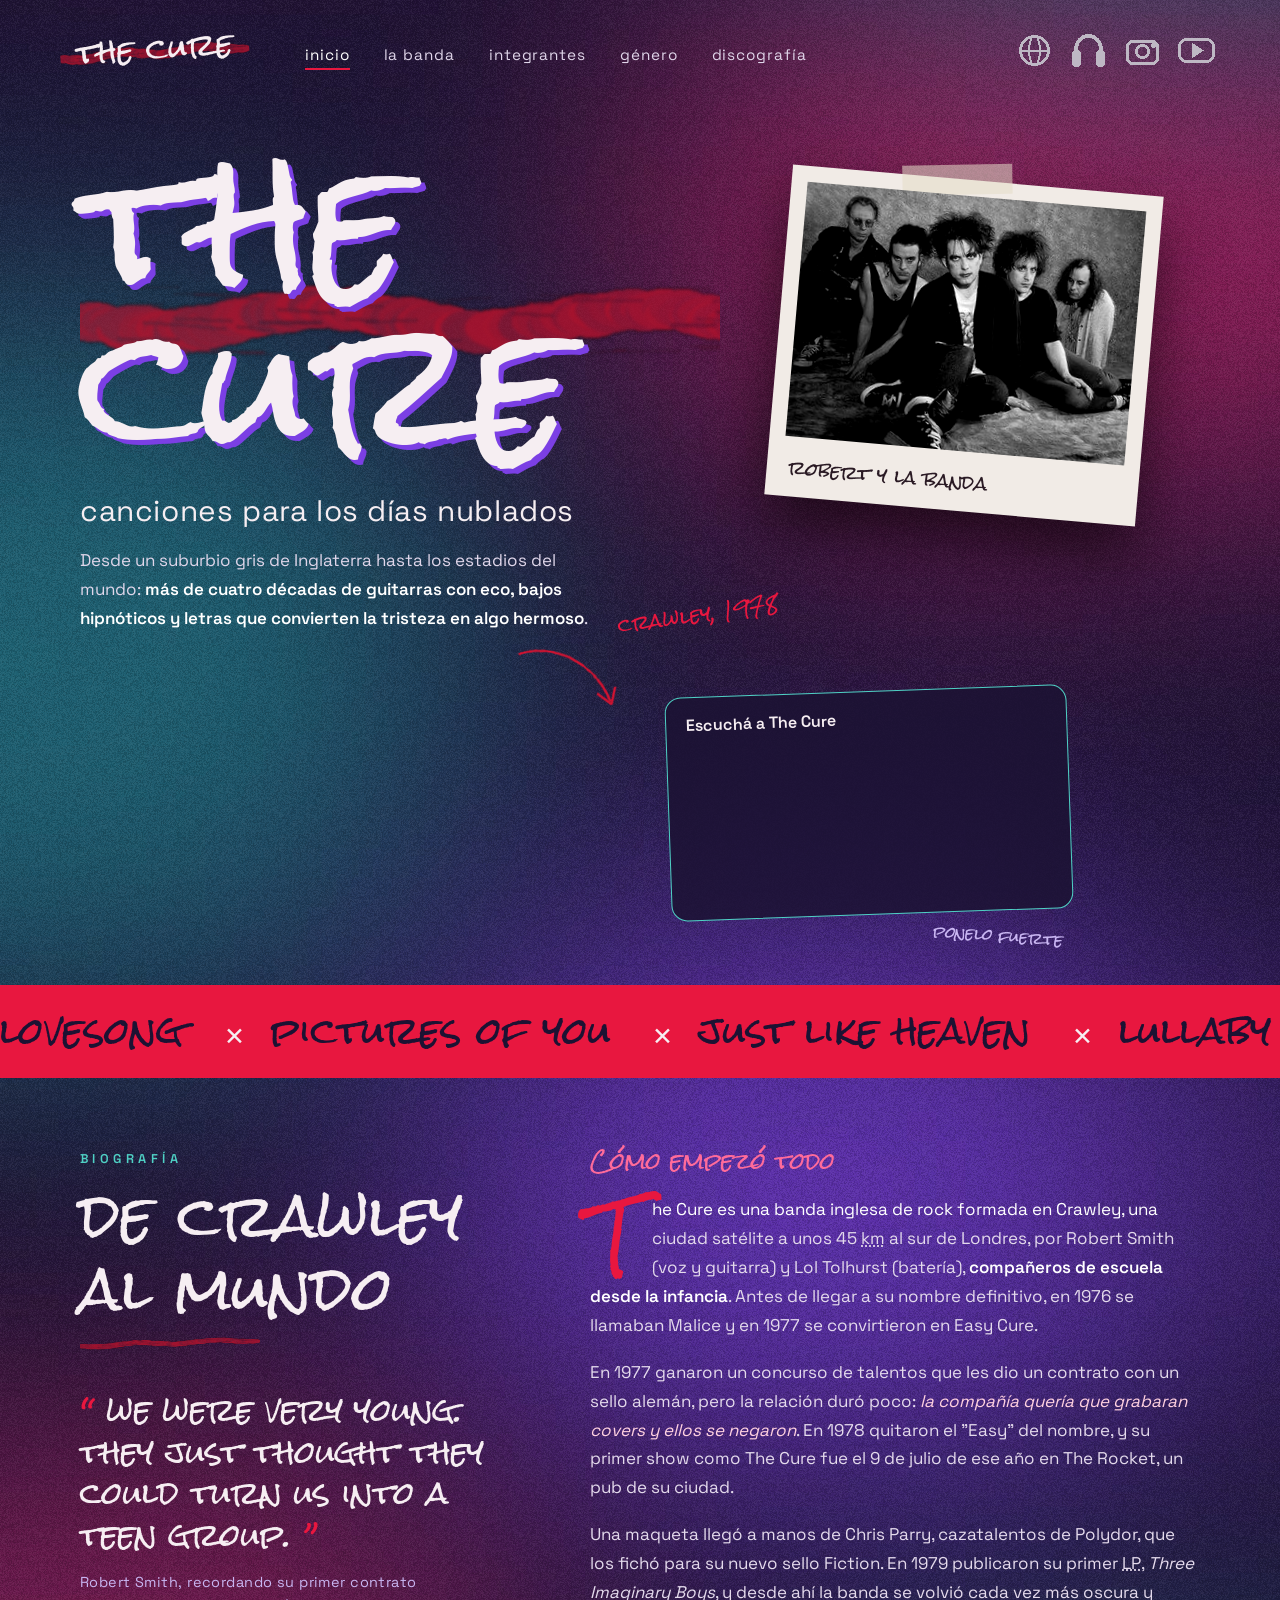
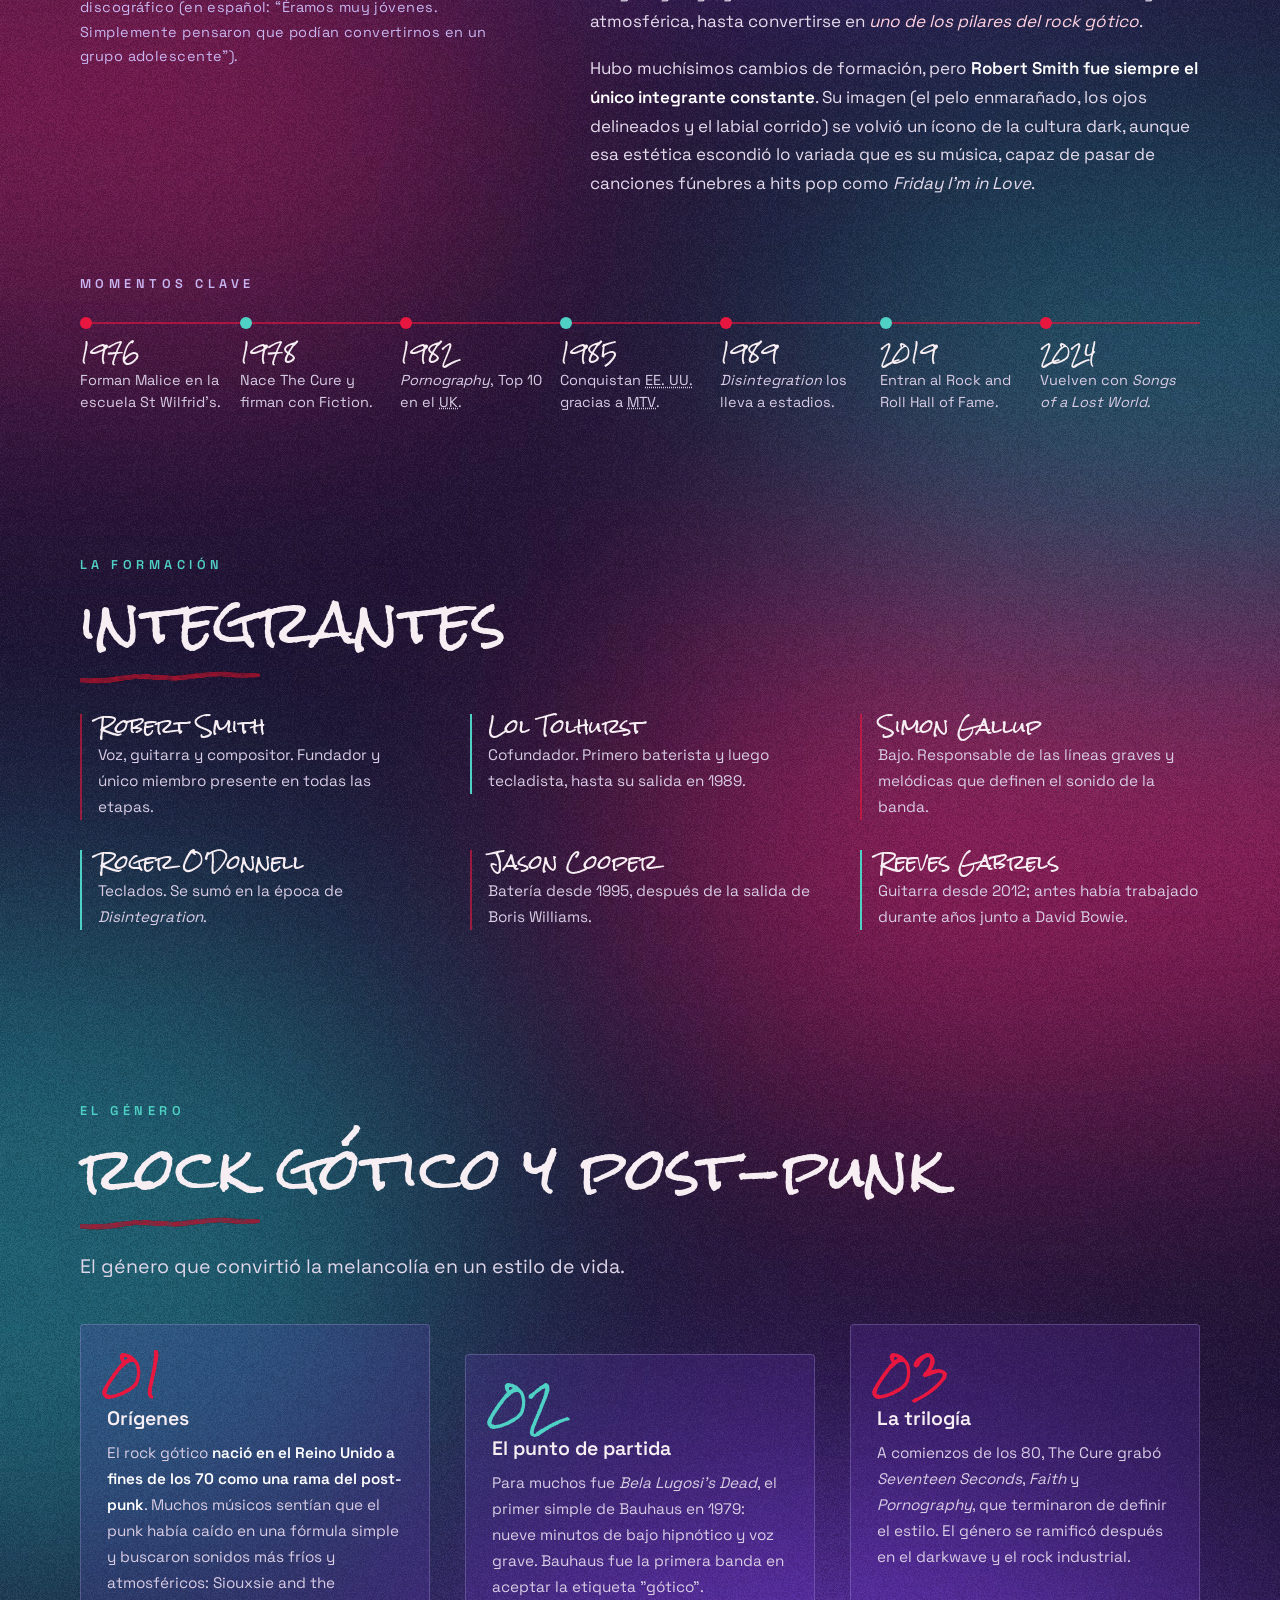
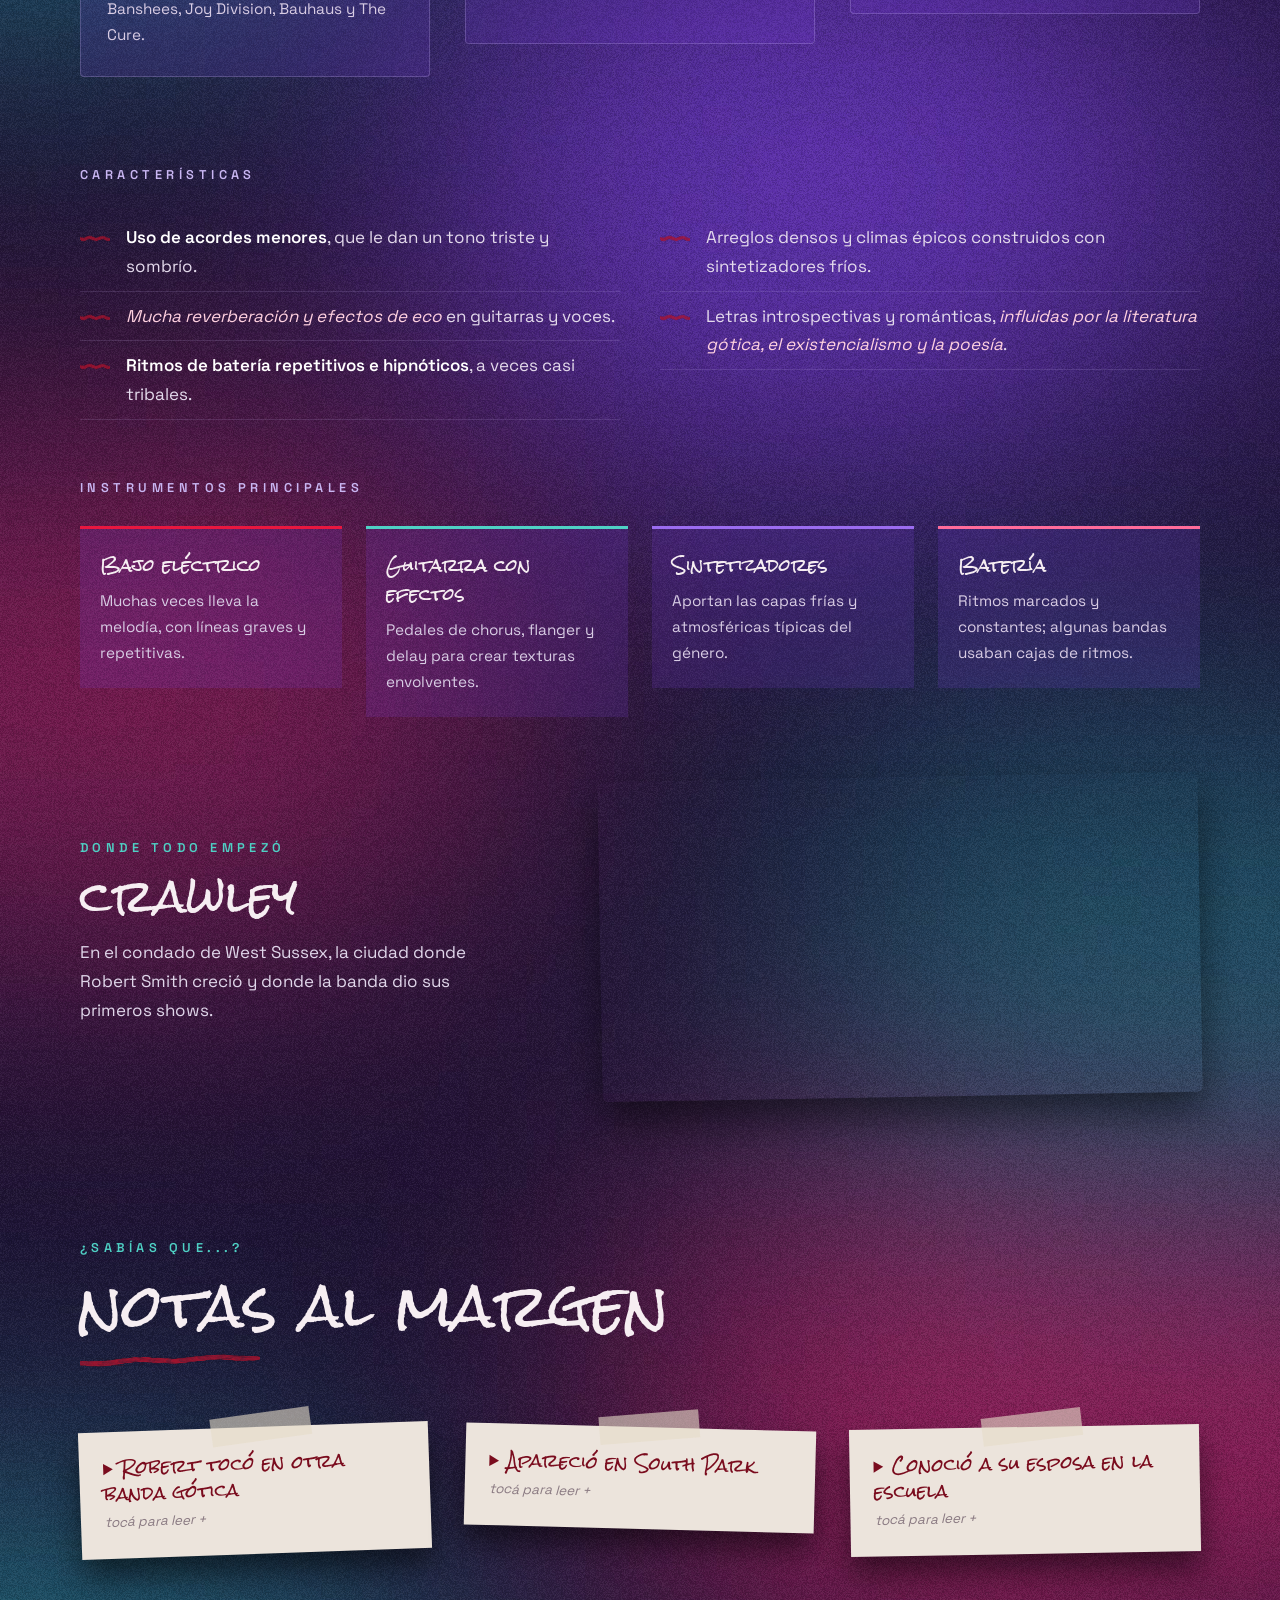
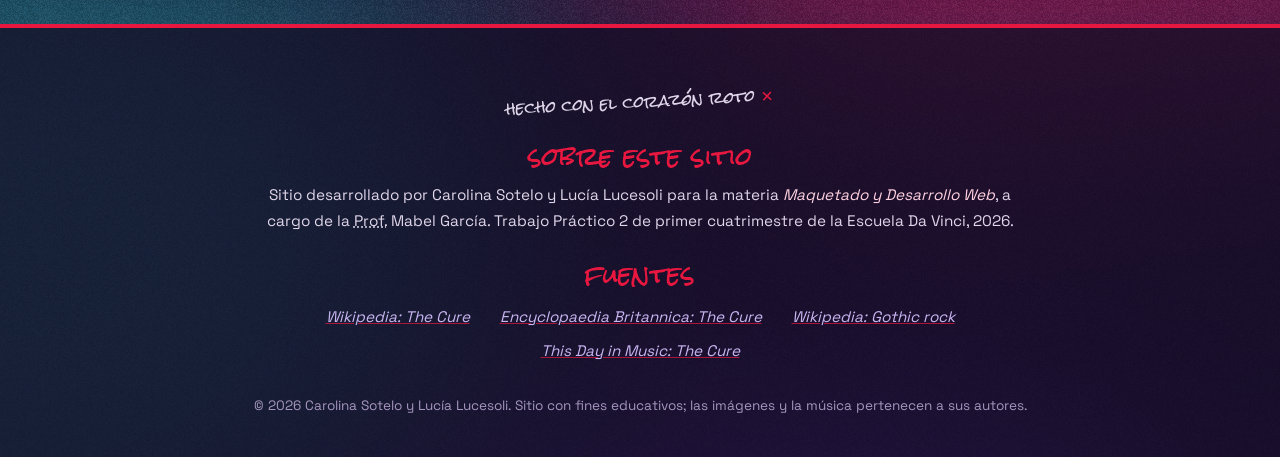
==== index.html @ 4f427c4a "Add files via upload" ====
<!DOCTYPE html>
<html lang="es">
<head>
	<meta charset="UTF-8">
	<meta name="viewport" content="width=device-width, initial-scale=1.0">
	<title>The Cure | Biografía y rock gótico</title>
	<link rel="stylesheet" href="css/estilos.css">
</head>
<body>
	<header id="encabezado">
		<h1><a href="index.html" lang="en">The Cure</a></h1>
		<nav>
			<ul>
				<li><a href="#portada" class="activo">Inicio</a></li>
				<li><a href="#biografia">La banda</a></li>
				<li><a href="#integrantes">Integrantes</a></li>
				<li><a href="#genero">Género</a></li>
				<li><a href="discografia.html">Discografía</a></li>
			</ul>
		</nav>
		<ul class="redes">
			<li><a href="https://www.thecure.com/" target="_blank" title="Sitio oficial de The Cure">Sitio oficial</a></li>
			<li><a href="https://open.spotify.com/artist/7bu3H8JO7d0UbMoVzbo70s" target="_blank" title="The Cure en Spotify">Spotify</a></li>
			<li><a href="https://www.instagram.com/thecure/" target="_blank" title="The Cure en Instagram">Instagram</a></li>
			<li><a href="https://www.youtube.com/@thecure" target="_blank" title="The Cure en YouTube">YouTube</a></li>
		</ul>
	</header>

	<main>
		<section id="portada">
			<div class="presentacion">
				<p class="nombre" lang="en"><span>The</span> <span>Cure</span></p>
				<h2>Canciones para los días nublados</h2>
				<p>Desde un suburbio gris de Inglaterra hasta los estadios del mundo: <strong>más de cuatro décadas de guitarras con eco, bajos hipnóticos y letras que convierten la tristeza en algo hermoso</strong>.</p>
			</div>
			<figure class="polaroid">
				<img src="img/banda-the-cure.jpg" width="340" height="255" alt="Cinco integrantes de The Cure sentados sobre una tela, con Robert Smith al frente, el pelo enmarañado y los labios pintados de rojo">
				<figcaption>Robert y la banda</figcaption>
			</figure>
			<aside class="escuchar">
				<h3>Escuchá a <span lang="en">The Cure</span></h3>
				<iframe src="https://open.spotify.com/embed/artist/7bu3H8JO7d0UbMoVzbo70s" width="360" height="152" title="Reproductor de Spotify con las canciones más escuchadas de The Cure" allow="autoplay; clipboard-write; encrypted-media; fullscreen; picture-in-picture"></iframe>
			</aside>
		</section>

		<p class="franja"><span lang="en">Lovesong</span> <span lang="en">Pictures of You</span> <span lang="en">Just Like Heaven</span> <span lang="en">Lullaby</span> <span lang="en">A Forest</span> <span lang="en">Boys Don't Cry</span> <span lang="en">Lovesong</span> <span lang="en">Pictures of You</span></p>

		<section id="biografia">
			<div class="intro">
				<p class="antetitulo">Biografía</p>
				<h2>De Crawley al mundo</h2>
				<blockquote cite="https://en.wikipedia.org/wiki/The_Cure">
					<p lang="en">We were very young. They just thought they could turn us into a teen group.</p>
				</blockquote>
				<p class="cita-fuente">Robert Smith, recordando su primer contrato discográfico (en español: <q>Éramos muy jóvenes. Simplemente pensaron que podían convertirnos en un grupo adolescente</q>).</p>
			</div>
			<article>
				<h3>Cómo empezó todo</h3>
				<p><span lang="en">The Cure</span> es una banda inglesa de rock formada en Crawley, una ciudad satélite a unos 45 <abbr title="kilómetros">km</abbr> al sur de Londres, por Robert Smith (voz y guitarra) y Lol Tolhurst (batería), <strong>compañeros de escuela desde la infancia</strong>. Antes de llegar a su nombre definitivo, en 1976 se llamaban <span lang="en">Malice</span> y en 1977 se convirtieron en <span lang="en">Easy Cure</span>.</p>
				<p>En 1977 ganaron un concurso de talentos que les dio un contrato con un sello alemán, pero la relación duró poco: <em>la compañía quería que grabaran <span lang="en">covers</span> y ellos se negaron</em>. En 1978 quitaron el "<span lang="en">Easy</span>" del nombre, y su primer show como <span lang="en">The Cure</span> fue el 9 de julio de ese año en <span lang="en">The Rocket</span>, un pub de su ciudad.</p>
				<p>Una maqueta llegó a manos de Chris Parry, cazatalentos de Polydor, que los fichó para su nuevo sello <span lang="en">Fiction</span>. En 1979 publicaron su primer <abbr title="Long Play" lang="en">LP</abbr>, <cite lang="en">Three Imaginary Boys</cite>, y desde ahí la banda se volvió cada vez más oscura y atmosférica, hasta convertirse en <em>uno de los pilares del rock gótico</em>.</p>
				<p>Hubo muchísimos cambios de formación, pero <strong>Robert Smith fue siempre el único integrante constante</strong>. Su imagen (el pelo enmarañado, los ojos delineados y el labial corrido) se volvió un ícono de la cultura <span lang="en">dark</span>, aunque esa estética escondió lo variada que es su música, capaz de pasar de canciones fúnebres a hits pop como <cite lang="en">Friday I'm in Love</cite>.</p>
			</article>

			<section class="hitos">
				<h3>Momentos clave</h3>
				<ol>
					<li><span class="anio">1976</span> Forman <span lang="en">Malice</span> en la escuela St Wilfrid's.</li>
					<li><span class="anio">1978</span> Nace <span lang="en">The Cure</span> y firman con <span lang="en">Fiction</span>.</li>
					<li><span class="anio">1982</span> <cite lang="en">Pornography</cite>, Top 10 en el <abbr title="United Kingdom" lang="en">UK</abbr>.</li>
					<li><span class="anio">1985</span> Conquistan <abbr title="Estados Unidos">EE. UU.</abbr> gracias a <abbr title="Music Television" lang="en">MTV</abbr>.</li>
					<li><span class="anio">1989</span> <cite lang="en">Disintegration</cite> los lleva a estadios.</li>
					<li><span class="anio">2019</span> Entran al <span lang="en">Rock and Roll Hall of Fame</span>.</li>
					<li><span class="anio">2024</span> Vuelven con <cite lang="en">Songs of a Lost World</cite>.</li>
				</ol>
			</section>
		</section>

		<section id="integrantes">
			<p class="antetitulo">La formación</p>
			<h2>Integrantes</h2>
			<ul>
				<li>
					<h3>Robert Smith</h3>
					<p>Voz, guitarra y compositor. Fundador y único miembro presente en todas las etapas.</p>
				</li>
				<li>
					<h3>Lol Tolhurst</h3>
					<p>Cofundador. Primero baterista y luego tecladista, hasta su salida en 1989.</p>
				</li>
				<li>
					<h3>Simon Gallup</h3>
					<p>Bajo. Responsable de las líneas graves y melódicas que definen el sonido de la banda.</p>
				</li>
				<li>
					<h3>Roger O'Donnell</h3>
					<p>Teclados. Se sumó en la época de <cite lang="en">Disintegration</cite>.</p>
				</li>
				<li>
					<h3>Jason Cooper</h3>
					<p>Batería desde 1995, después de la salida de Boris Williams.</p>
				</li>
				<li>
					<h3>Reeves Gabrels</h3>
					<p>Guitarra desde 2012; antes había trabajado durante años junto a David Bowie.</p>
				</li>
			</ul>
		</section>

		<section id="genero">
			<p class="antetitulo">El género</p>
			<h2>Rock gótico y <span lang="en">post-punk</span></h2>
			<p class="bajada">El género que convirtió la melancolía en un estilo de vida.</p>

			<div class="tarjetas">
				<article>
					<h3>Orígenes</h3>
					<p>El rock gótico <strong>nació en el Reino Unido a fines de los 70 como una rama del <span lang="en">post-punk</span></strong>. Muchos músicos sentían que el punk había caído en una fórmula simple y buscaron sonidos más fríos y atmosféricos: <span lang="en">Siouxsie and the Banshees</span>, <span lang="en">Joy Division</span>, <span lang="en">Bauhaus</span> y <span lang="en">The Cure</span>.</p>
				</article>
				<article>
					<h3>El punto de partida</h3>
					<p>Para muchos fue <cite lang="en">Bela Lugosi's Dead</cite>, el primer simple de <span lang="en">Bauhaus</span> en 1979: nueve minutos de bajo hipnótico y voz grave. <span lang="en">Bauhaus</span> fue la primera banda en aceptar la etiqueta "gótico".</p>
				</article>
				<article>
					<h3>La trilogía</h3>
					<p>A comienzos de los 80, <span lang="en">The Cure</span> grabó <cite lang="en">Seventeen Seconds</cite>, <cite lang="en">Faith</cite> y <cite lang="en">Pornography</cite>, que terminaron de definir el estilo. El género se ramificó después en el <span lang="en">darkwave</span> y el rock industrial.</p>
				</article>
			</div>

			<section class="caracteristicas">
				<h3>Características</h3>
				<ul>
					<li><strong>Uso de acordes menores</strong>, que le dan un tono triste y sombrío.</li>
					<li><em>Mucha reverberación y efectos de eco</em> en guitarras y voces.</li>
					<li><strong>Ritmos de batería repetitivos e hipnóticos</strong>, a veces casi tribales.</li>
					<li>Arreglos densos y climas épicos construidos con sintetizadores fríos.</li>
					<li>Letras introspectivas y románticas, <em>influidas por la literatura gótica, el existencialismo y la poesía</em>.</li>
				</ul>
			</section>

			<section class="instrumentos">
				<h3>Instrumentos principales</h3>
				<ul>
					<li>
						<h4>Bajo eléctrico</h4>
						<p>Muchas veces lleva la melodía, con líneas graves y repetitivas.</p>
					</li>
					<li>
						<h4>Guitarra con efectos</h4>
						<p>Pedales de <span lang="en">chorus</span>, <span lang="en">flanger</span> y <span lang="en">delay</span> para crear texturas envolventes.</p>
					</li>
					<li>
						<h4>Sintetizadores</h4>
						<p>Aportan las capas frías y atmosféricas típicas del género.</p>
					</li>
					<li>
						<h4>Batería</h4>
						<p>Ritmos marcados y constantes; algunas bandas usaban cajas de ritmos.</p>
					</li>
				</ul>
			</section>

			<section id="crawley">
				<div>
					<p class="antetitulo">Donde todo empezó</p>
					<h3>Crawley</h3>
					<p>En el condado de <span lang="en">West Sussex</span>, la ciudad donde Robert Smith creció y donde la banda dio sus primeros shows.</p>
				</div>
				<iframe src="https://www.google.com/maps?q=Crawley,+West+Sussex,+England&amp;z=12&amp;output=embed" width="600" height="320" title="Mapa de Crawley, West Sussex, Inglaterra"></iframe>
			</section>
		</section>

		<aside id="curiosidades">
			<p class="antetitulo">¿Sabías que...?</p>
			<h2>Notas al margen</h2>
			<details>
				<summary>Robert tocó en otra banda gótica</summary>
				<p>A principios de los 80 fue guitarrista de <span lang="en">Siouxsie and the Banshees</span> y grabó con ellos el disco <cite lang="en">Hyæna</cite>.</p>
			</details>
			<details>
				<summary>Apareció en <span lang="en">South Park</span></summary>
				<p>En 1998 Robert Smith le puso la voz a una versión animada de sí mismo en un episodio de la serie.</p>
			</details>
			<details>
				<summary>Conoció a su esposa en la escuela</summary>
				<p>Robert conoció a Mary Poole en una clase de teatro de la escuela St Wilfrid's cuando tenía 14 años.</p>
			</details>
		</aside>
	</main>

	<footer id="pie">
		<p class="firma">hecho con el corazón roto</p>
		<section class="creditos">
			<h2>Sobre este sitio</h2>
			<p>Sitio desarrollado por Carolina Sotelo y Lucía Lucesoli para la materia <em>Maquetado y Desarrollo Web</em>, a cargo de la <abbr title="profesora">Prof.</abbr> Mabel García. Trabajo Práctico 2 de primer cuatrimestre de la Escuela Da Vinci, 2026.</p>
		</section>
		<section class="fuentes">
			<h2>Fuentes</h2>
			<ul>
				<li><a href="https://en.wikipedia.org/wiki/The_Cure" target="_blank"><cite>Wikipedia: The Cure</cite></a></li>
				<li><a href="https://www.britannica.com/topic/the-Cure" target="_blank"><cite>Encyclopaedia Britannica: The Cure</cite></a></li>
				<li><a href="https://en.wikipedia.org/wiki/Gothic_rock" target="_blank"><cite>Wikipedia: Gothic rock</cite></a></li>
				<li><a href="https://www.thisdayinmusic.com/?p=7679" target="_blank"><cite>This Day in Music: The Cure</cite></a></li>
			</ul>
		</section>
		<p class="copy">&copy; 2026 Carolina Sotelo y Lucía Lucesoli. Sitio con fines educativos; las imágenes y la música pertenecen a sus autores.</p>
	</footer>
</body>
</html>
---- css/estilos.css ----
@charset "UTF-8";

@font-face {
	font-family: "Rock Salt";
	src: url("fuentes/rock-salt.woff2") format("woff2"),
	     url("fuentes/rock-salt.woff") format("woff"),
	     url("fuentes/rock-salt.ttf") format("truetype");
	font-weight: 400;
	font-style: normal;
}
@font-face {
	font-family: "Space Grotesk";
	src: url("fuentes/space-grotesk-400.woff2") format("woff2"),
	     url("fuentes/space-grotesk-400.woff") format("woff"),
	     url("fuentes/space-grotesk-400.ttf") format("truetype");
	font-weight: 400;
	font-style: normal;
}
@font-face {
	font-family: "Space Grotesk";
	src: url("fuentes/space-grotesk-600.woff2") format("woff2"),
	     url("fuentes/space-grotesk-600.woff") format("woff"),
	     url("fuentes/space-grotesk-600.ttf") format("truetype");
	font-weight: 600;
	font-style: normal;
}

/* general */
body {
	margin: 0;
	background: url("../img/textura-grano.png"), url("../img/manchas.jpg") center top / 100% auto repeat-y #1c1233;
	color: #f6eef2;
	font-family: "Space Grotesk", Arial, Helvetica, sans-serif;
	font-size: 17px;
	line-height: 1.7;
}
h1, h2, h3 {
	font-family: "Rock Salt", "Comic Sans MS", cursive;
	font-weight: 400;
	line-height: 1.25;
}
h2 {
	margin: 0 0 20px;
	font-size: 3.4em;
	text-transform: lowercase;
}
h2::after {
	content: "";
	display: block;
	width: 180px;
	height: 14px;
	margin-top: 12px;
	background: url("../img/trazo-labial.png") center / 100% 100% no-repeat;
	transform: rotate(-2deg);
}
h3 {
	font-size: 1.5em;
}
h4 {
	margin: 20px 0 10px;
	font-size: 0.75em;
	font-weight: 600;
	letter-spacing: 0.3em;
	text-transform: uppercase;
	color: #c9b6f2;
}
p {
	margin: 0 0 18px;
}
a {
	color: #f6eef2;
	transition: color 0.3s;
}
a:hover {
	color: #ff6b9a;
}
a,
summary {
	cursor: url("../img/cursores/pua.png") 2 2, pointer;
}
abbr {
	cursor: help;
}
strong {
	font-weight: 600;
	color: #ffffff;
}
em {
	color: #ffd1e0;
}
.antetitulo {
	margin: 0 0 10px;
	font-size: 0.75em;
	font-weight: 600;
	letter-spacing: 0.35em;
	text-transform: uppercase;
	color: #4fd1c5;
}
.bajada {
	width: 640px;
	font-size: 1.15em;
	color: #e0d6ea;
}

/* header */
#encabezado {
	display: flow-root;
	position: relative;
	z-index: 10;
	padding: 26px 60px;
}
#encabezado h1 {
	float: left;
	margin: 0;
	font-size: 1.75em;
	transform: rotate(-4deg);
}
#encabezado h1 a {
	display: block;
	padding: 4px 16px;
	text-decoration: none;
	text-transform: lowercase;
	background: url("../img/trazo-labial.png") center 70% / 100% 55% no-repeat;
}
#encabezado nav {
	float: left;
	margin: 14px 0 0 56px;
}
#encabezado ul {
	margin: 0;
	padding: 0;
	list-style: none;
}
#encabezado nav li {
	display: inline-block;
	margin-right: 30px;
}
#encabezado nav a {
	text-decoration: none;
	text-transform: lowercase;
	letter-spacing: 0.06em;
	font-size: 0.9em;
	color: #e0d6ea;
	padding-bottom: 4px;
	border-bottom: 2px solid transparent;
	transition: color 0.3s, border-color 0.3s;
}
#encabezado nav a:hover {
	color: #ffffff;
	border-bottom-color: rgba(232, 23, 63, 0.6);
}
#encabezado nav .activo {
	color: #ffffff;
	border-bottom-color: #e8173f;
}
.redes {
	float: right;
	margin-top: 4px;
	font-size: 0;
}
.redes li {
	display: inline-block;
	margin-left: 6px;
}
.redes a {
	display: inline-block;
	width: 48px;
	height: 48px;
	font-size: 0;
	background: url("../img/sprite-redes.png") 0 0 no-repeat;
	transition: transform 0.3s;
}
.redes a:hover {
	transform: translateY(-3px);
}
.redes a[href*="thecure.com"]:hover { background-position: 0 -48px; }
.redes a[href*="spotify"] { background-position: -48px 0; }
.redes a[href*="spotify"]:hover { background-position: -48px -48px; }
.redes a[href*="instagram"] { background-position: -96px 0; }
.redes a[href*="instagram"]:hover { background-position: -96px -48px; }
.redes a[href*="youtube"] { background-position: -144px 0; }
.redes a[href*="youtube"]:hover { background-position: -144px -48px; }

/* contenido */
main {
	display: block;
}
main > section,
main > aside {
	width: 1120px;
	margin: 0 auto;
	padding: 70px 0;
}

/* portada */
#portada {
	display: flow-root;
	position: relative;
	padding: 40px 0 70px;
}
.presentacion {
	float: left;
	width: 640px;
	position: relative;
}
.nombre {
	margin: 0 0 30px;
	font-family: "Rock Salt", cursive;
	font-size: 170px;
	line-height: 0.95;
	text-transform: lowercase;
	text-shadow: 5px 5px 0 #7b3fe4;
	background: url("../img/trazo-labial.png") 0 120px / 760px 120px no-repeat;
}
.nombre span {
	display: block;
}
.presentacion h2 {
	font-family: "Space Grotesk", Arial, sans-serif;
	font-size: 1.75em;
	letter-spacing: 0.02em;
	margin-bottom: 16px;
}
.presentacion h2::after {
	display: none;
}
.presentacion > p:last-child {
	width: 520px;
	color: #e0d6ea;
}
.presentacion::after {
	content: "crawley, 1978";
	position: absolute;
	right: -60px;
	bottom: 20px;
	font-family: "Rock Salt", cursive;
	font-size: 1.1em;
	color: #e8173f;
	transform: rotate(-8deg);
}
.polaroid {
	float: right;
	position: relative;
	width: 340px;
	margin: 40px 50px 0 0;
	padding: 16px 16px 60px;
	background-color: #f1ebe6;
	box-shadow: 0 30px 60px rgba(0, 0, 0, 0.6);
	transform: rotate(5deg);
	transition: transform 0.5s;
}
.polaroid:hover {
	transform: rotate(0deg) scale(1.03);
}
.polaroid::before {
	content: "";
	position: absolute;
	top: -14px;
	left: 110px;
	width: 110px;
	height: 30px;
	background-color: rgba(230, 220, 200, 0.55);
	transform: rotate(-6deg);
}
.polaroid img {
	display: block;
	filter: grayscale(100%) contrast(1.1);
	transition: filter 0.5s;
}
.polaroid:hover img {
	filter: grayscale(0%);
}
.polaroid figcaption {
	position: absolute;
	left: 22px;
	bottom: 14px;
	font-family: "Rock Salt", cursive;
	font-size: 1.05em;
	text-transform: lowercase;
	color: #2a1a24;
}
.escuchar {
	clear: right;
	float: right;
	position: relative;
	width: 360px;
	margin: 40px 130px 0 0;
	padding: 18px 20px 20px;
	background-color: rgba(28, 18, 51, 0.85);
	border: 1px solid #4fd1c5;
	border-radius: 16px;
	transform: rotate(-2deg);
	transition: transform 0.4s;
}
.escuchar:hover {
	transform: rotate(0deg);
}
.escuchar::before {
	content: "";
	position: absolute;
	top: -60px;
	left: -150px;
	width: 120px;
	height: 80px;
	background: url("../img/flecha.png") no-repeat;
}
.escuchar::after {
	content: "ponelo fuerte";
	position: absolute;
	right: 10px;
	bottom: -40px;
	font-family: "Rock Salt", cursive;
	font-size: 0.9em;
	color: #c9b6f2;
	transform: rotate(6deg);
}
.escuchar h3 {
	margin: 0 0 12px;
	font-family: "Space Grotesk", Arial, sans-serif;
	font-size: 0.95em;
	font-weight: 600;
}
iframe {
	display: block;
	max-width: 100%;
	border: 0;
	border-radius: 12px;
}

/* franja de canciones */
.franja {
	margin: 0;
	padding: 16px 0;
	overflow: hidden;
	white-space: nowrap;
	background-color: #e8173f;
	font-family: "Rock Salt", cursive;
	font-size: 2.1em;
	text-transform: lowercase;
	color: #1c1233;
}
.franja span {
	display: inline-block;
	animation: deslizar 25s linear infinite;
}
.franja span + span::before {
	content: "✕";
	margin: 0 26px;
	font-size: 0.7em;
	color: #f6eef2;
}
@keyframes deslizar {
	from { transform: translateX(0); }
	to { transform: translateX(-1200px); }
}

/* biografia */
#biografia {
	display: flow-root;
}
#biografia .intro {
	float: left;
	width: 420px;
}
#biografia article {
	float: right;
	width: 610px;
}
#biografia article h3 {
	margin: 0 0 20px;
	font-size: 1.3em;
	color: #ff6b9a;
}
#biografia article p {
	color: #e4daec;
}
#biografia article p:first-of-type::first-letter {
	float: left;
	margin: 10px 14px 0 0;
	font-family: "Rock Salt", cursive;
	font-size: 4.4em;
	line-height: 0.9;
	color: #e8173f;
}
#biografia article p:first-of-type::first-line {
	color: #ffffff;
}
blockquote {
	margin: 40px 0 0;
	font-family: "Rock Salt", cursive;
	font-size: 1.75em;
	line-height: 1.4;
	text-transform: lowercase;
}
blockquote p {
	display: inline;
}
blockquote::before {
	content: open-quote;
	color: #e8173f;
}
blockquote::after {
	content: close-quote;
	color: #e8173f;
}
.cita-fuente {
	margin-top: 14px;
	font-size: 0.85em;
	letter-spacing: 0.03em;
	color: #c9b6f2;
}

.hitos {
	clear: both;
	padding-top: 60px;
}
.hitos h3,
.caracteristicas h3,
.instrumentos h3 {
	margin: 0 0 30px;
	font-family: "Space Grotesk", Arial, sans-serif;
	font-size: 0.75em;
	font-weight: 600;
	letter-spacing: 0.35em;
	text-transform: uppercase;
	color: #c9b6f2;
}
.hitos ol {
	display: flow-root;
	margin: 0;
	padding: 0;
	list-style: none;
}
.hitos li {
	float: left;
	position: relative;
	width: 160px;
	padding: 14px 18px 0 0;
	box-sizing: border-box;
	border-top: 2px solid rgba(232, 23, 63, 0.6);
	font-size: 0.85em;
	line-height: 1.5;
	color: #d8cce4;
}
.hitos li::before {
	content: "";
	position: absolute;
	top: -7px;
	left: 0;
	width: 12px;
	height: 12px;
	border-radius: 50%;
	background-color: #e8173f;
	transition: transform 0.3s;
}
.hitos li:nth-of-type(even)::before {
	background-color: #4fd1c5;
}
.hitos li:hover::before {
	transform: scale(1.6);
}
.hitos .anio {
	display: block;
	margin-bottom: 4px;
	font-family: "Rock Salt", cursive;
	font-size: 1.3em;
	color: #f6eef2;
}

/* integrantes */
#integrantes ul {
	display: flow-root;
	margin: 30px 0 0;
	padding: 0;
	list-style: none;
}
#integrantes li {
	float: left;
	width: 340px;
	margin: 0 50px 30px 0;
	padding-left: 16px;
	box-sizing: border-box;
	border-left: 2px solid rgba(232, 23, 63, 0.6);
	transition: border-color 0.3s;
}
#integrantes li:nth-of-type(3n) {
	margin-right: 0;
}
#integrantes li:nth-of-type(even) {
	border-left-color: #4fd1c5;
}
#integrantes li:hover {
	border-left-color: #e8173f;
}
#integrantes h3 {
	margin: 0 0 4px;
	font-size: 1.15em;
}
#integrantes li p {
	margin: 0;
	font-size: 0.9em;
	color: #d8cce4;
}

/* genero */
.tarjetas {
	display: flow-root;
	margin: 40px 0 0;
	padding-bottom: 30px;
}
.tarjetas article {
	float: left;
	position: relative;
	width: 350px;
	min-height: 290px;
	margin-right: 35px;
	padding: 28px 26px;
	box-sizing: border-box;
	background-color: rgba(123, 63, 228, 0.16);
	border: 1px solid rgba(201, 182, 242, 0.25);
	border-radius: 4px;
	transition: border-color 0.3s, transform 0.3s;
}
.tarjetas article:nth-of-type(2) {
	transform: translateY(30px);
}
.tarjetas article:last-child {
	margin-right: 0;
}
.tarjetas article:hover {
	border-color: #ff6b9a;
}
.tarjetas article:nth-of-type(2)::before {
	color: #4fd1c5;
}
.tarjetas article::before {
	display: block;
	font-family: "Rock Salt", cursive;
	font-size: 2.4em;
	line-height: 1;
	color: #e8173f;
}
.tarjetas article:nth-of-type(1)::before { content: "01"; }
.tarjetas article:nth-of-type(2)::before { content: "02"; }
.tarjetas article:nth-of-type(3)::before { content: "03"; }
.tarjetas h3 {
	margin: 14px 0 8px;
	font-family: "Space Grotesk", Arial, sans-serif;
	font-size: 1.15em;
	font-weight: 600;
}
.tarjetas p {
	margin: 0;
	font-size: 0.9em;
	color: #d8cce4;
}

.caracteristicas,
.instrumentos {
	padding-top: 60px;
}
.caracteristicas ul {
	margin: 0;
	padding: 0;
	list-style: none;
	column-count: 2;
	column-gap: 40px;
}
.caracteristicas li {
	display: inline-block;
	width: 100%;
	padding: 10px 0 10px 46px;
	box-sizing: border-box;
	border-bottom: 1px solid rgba(201, 182, 242, 0.15);
	color: #e4daec;
	background: url("../img/trazo-labial.png") 0 21px / 30px 9px no-repeat;
}

.instrumentos ul {
	display: flow-root;
	margin: 0;
	padding: 0;
	list-style: none;
}
.instrumentos li {
	float: left;
	width: 262px;
	min-height: 150px;
	margin-right: 24px;
	padding: 22px 20px;
	box-sizing: border-box;
	background-color: rgba(123, 63, 228, 0.16);
	border-top: 3px solid #e8173f;
	transition: background-color 0.3s;
}
.instrumentos li:nth-of-type(2) {
	border-top-color: #4fd1c5;
}
.instrumentos li:nth-of-type(3) {
	border-top-color: #9b6cf0;
}
.instrumentos li:nth-of-type(4) {
	border-top-color: #ff6b9a;
}
.instrumentos li:last-child {
	margin-right: 0;
}
.instrumentos li:hover {
	background-color: rgba(232, 23, 63, 0.12);
}
.instrumentos h4 {
	margin: 0 0 8px;
	font-family: "Rock Salt", cursive;
	font-size: 1em;
	font-weight: 400;
	letter-spacing: 0;
	text-transform: none;
	color: #f6eef2;
}
.instrumentos li p {
	margin: 0;
	font-size: 0.9em;
	color: #d8cce4;
}

#crawley {
	display: flow-root;
	padding-top: 60px;
}
#crawley div {
	float: left;
	width: 420px;
	padding-top: 60px;
}
#crawley h3 {
	margin: 0 0 14px;
	font-size: 2.6em;
	text-transform: lowercase;
}
#crawley div p:last-child {
	color: #e0d6ea;
}
#crawley iframe {
	float: right;
	border-radius: 6px;
	box-shadow: 0 20px 40px rgba(0, 0, 0, 0.5);
	filter: grayscale(80%) contrast(1.1);
	transform: rotate(-1deg);
	transition: filter 0.5s, transform 0.5s;
}
#crawley iframe:hover {
	filter: none;
	transform: rotate(0deg);
}

/* curiosidades */
#curiosidades {
	display: flow-root;
}
#curiosidades details {
	float: left;
	position: relative;
	width: 350px;
	margin: 40px 35px 0 0;
	padding: 24px 24px 26px;
	box-sizing: border-box;
	background-color: #ece4dc;
	color: #3b2b33;
	box-shadow: 0 18px 30px rgba(0, 0, 0, 0.5);
	transform: rotate(-2deg);
	transition: transform 0.3s;
}
#curiosidades details:nth-of-type(2) {
	transform: rotate(1.5deg);
}
#curiosidades details:last-of-type {
	margin-right: 0;
	transform: rotate(-1deg);
}
#curiosidades details:hover {
	transform: rotate(0deg) translateY(-6px);
}
#curiosidades details::before {
	content: "";
	position: absolute;
	top: -14px;
	left: 38%;
	width: 100px;
	height: 28px;
	background-color: rgba(230, 220, 200, 0.6);
	transform: rotate(-6deg);
}
summary {
	font-family: "Rock Salt", cursive;
	font-size: 1em;
	line-height: 1.5;
	color: #7a0c1e;
}
summary::after {
	content: "tocá para leer +";
	display: block;
	margin-top: 6px;
	font-family: "Space Grotesk", Arial, sans-serif;
	font-size: 0.8em;
	font-style: italic;
	color: #8a7a82;
}
details[open] summary::after {
	content: "cerrar -";
}
#curiosidades details p {
	margin: 12px 0 0;
	font-size: 0.9em;
}
#curiosidades em,
#curiosidades cite {
	color: #7a0c1e;
}

/* footer */
#pie {
	padding: 60px 120px 40px;
	text-align: center;
	background-color: rgba(20, 12, 38, 0.75);
	border-top: 4px solid #e8173f;
}
.firma {
	display: inline-block;
	margin-bottom: 26px;
	font-family: "Rock Salt", cursive;
	font-size: 0.9em;
	transform: rotate(-3deg);
}
.firma::after {
	content: " ✕";
	color: #e8173f;
}
#pie section {
	width: 760px;
	margin: 0 auto 26px;
}
#pie h2 {
	margin-bottom: 10px;
	font-size: 1.4em;
	color: #e8173f;
}
#pie h2::after {
	display: none;
}
#pie p {
	font-size: 0.9em;
	color: #e0d6ea;
}
#pie ul {
	margin: 0;
	padding: 0;
	list-style: none;
}
#pie li {
	display: inline-block;
	margin: 4px 13px;
	font-size: 0.9em;
}
#pie a[href^="http"] {
	color: #c9b6f2;
	text-decoration-color: rgba(232, 23, 63, 0.7);
}
#pie a[href^="http"]:hover {
	color: #ff6b9a;
}
#pie .copy {
	margin: 0;
	font-size: 0.8em;
	color: #a596bd;
}

/* discografia */
#discografia h2 {
	width: 960px;
}
.menu-discos ul {
	margin: 30px 0 20px;
	padding: 0;
	list-style: none;
}
.menu-discos li {
	display: inline-block;
	margin: 0 10px 10px 0;
}
.menu-discos a {
	display: inline-block;
	padding: 8px 20px;
	font-size: 0.85em;
	text-decoration: none;
	text-transform: lowercase;
	color: #e4daec;
	border: 1px solid rgba(201, 182, 242, 0.35);
	border-radius: 30px;
	transition: background-color 0.3s, border-color 0.3s;
}
.menu-discos li:nth-of-type(2) a { border-color: #4fd1c5; }
.menu-discos li:nth-of-type(3) a { border-color: #9b6cf0; }
.menu-discos li:nth-of-type(4) a { border-color: #ff6b9a; }
.menu-discos a:hover {
	background-color: #e8173f;
	border-color: #e8173f;
	color: #ffffff;
}
.menu-discos .anio::before {
	content: "· ";
}

.disco {
	display: flow-root;
	position: relative;
	margin-top: 70px;
	padding: 40px;
	border-left: 3px solid transparent;
	transition: border-color 0.5s, background-color 0.5s;
}
.disco:target {
	border-left-color: #e8173f;
	background: linear-gradient(90deg, rgba(232, 23, 63, 0.2), rgba(123, 63, 228, 0.12) 50%, rgba(123, 63, 228, 0) 85%);
}
.lado {
	float: left;
	width: 380px;
}
.info {
	float: right;
	width: 580px;
}
.portada {
	position: relative;
	z-index: 0;
	width: 320px;
	margin: 10px 0 0;
	transform: rotate(-2deg);
}
.portada::before {
	content: "";
	position: absolute;
	top: 10px;
	left: 10px;
	z-index: -1;
	width: 300px;
	height: 300px;
	background: url("../img/vinilo.png") no-repeat;
	transform: translateX(95px) rotate(40deg);
	transition: transform 0.8s ease-out;
}
.portada:hover::before {
	transform: translateX(120px) rotate(220deg);
}
.portada img {
	display: block;
	box-shadow: 0 20px 40px rgba(0, 0, 0, 0.6);
}
.portada figcaption {
	margin-top: 14px;
	font-size: 0.8em;
	color: #c9b6f2;
}
.disco:nth-of-type(even) .lado {
	float: right;
	padding-left: 60px;
	box-sizing: border-box;
}
.disco:nth-of-type(even) .portada {
	transform: rotate(2deg);
}
.disco:nth-of-type(even) .portada::before {
	left: auto;
	right: 10px;
	transform: translateX(-95px) rotate(-40deg);
}
.disco:nth-of-type(even) .portada:hover::before {
	transform: translateX(-120px) rotate(-220deg);
}
.disco:nth-of-type(even) .info {
	float: left;
}
.info h3 {
	margin: 0;
	font-size: 2.3em;
}
.info h3::before {
	display: block;
	margin-bottom: 16px;
	font-size: 0.8em;
	line-height: 1;
	color: #e8173f;
}
.disco:nth-of-type(1) h3::before { content: "01"; }
.disco:nth-of-type(2) h3::before { content: "02"; }
.disco:nth-of-type(3) h3::before { content: "03"; }
.disco:nth-of-type(4) h3::before { content: "04"; }
.lanzamiento {
	margin: 6px 0 0;
	font-size: 0.75em;
	letter-spacing: 0.3em;
	text-transform: uppercase;
	color: #c9b6f2;
}
.resena p {
	font-size: 0.95em;
	color: #d8cce4;
}
.temas ol {
	margin: 0;
	padding-left: 22px;
	column-count: 2;
	column-gap: 30px;
	font-size: 0.9em;
	line-height: 1.6;
	color: #cfc3dc;
}
.temas strong {
	color: #ff6b9a;
}
.nota {
	margin: 8px 0 0;
	font-size: 0.75em;
	color: #a596bd;
}
.dato {
	width: 320px;
	margin-top: 30px;
	box-sizing: border-box;
	padding: 12px 18px;
	background-color: #ece4dc;
	color: #2a1a24;
	font-size: 0.85em;
	transform: rotate(-1deg);
}
.dato h4 {
	margin: 0 0 2px;
	font-family: "Rock Salt", cursive;
	font-size: 1em;
	font-weight: 400;
	letter-spacing: 0;
	text-transform: lowercase;
	color: #7a0c1e;
}
.dato p {
	margin: 0;
}
.dato cite,
.dato em {
	color: #7a0c1e;
}
.ver-ficha {
	margin: 24px 0 0;
}
.ver-ficha a {
	display: inline-block;
	padding: 8px 20px;
	font-size: 0.85em;
	text-decoration: none;
	text-transform: lowercase;
	color: #ffffff;
	background-color: #e8173f;
	border-radius: 30px;
	transition: background-color 0.3s, transform 0.3s;
}
.ver-ficha a:hover {
	color: #ffffff;
	background-color: #ff6b9a;
	transform: translateY(-2px);
}

/* ficha tecnica */
.modal {
	display: none;
	position: fixed;
	top: 0;
	left: 0;
	z-index: 50;
	width: 100%;
	height: 100%;
	background-color: rgba(20, 12, 38, 0.88);
}
.modal:target {
	display: block;
	animation: aparecer 0.4s ease-out;
}
.modal-caja {
	position: relative;
	width: 560px;
	margin: 110px auto 0;
	padding: 40px 44px;
	box-sizing: border-box;
	background-color: #ece4dc;
	color: #2a1a24;
	box-shadow: 0 40px 80px rgba(0, 0, 0, 0.7);
	transform: rotate(-1.2deg);
}
.modal-caja::before {
	content: "";
	position: absolute;
	top: -14px;
	left: 40%;
	width: 110px;
	height: 30px;
	background-color: rgba(230, 220, 200, 0.6);
	transform: rotate(-6deg);
}
.modal-caja h4 {
	margin: 0;
	color: #7a6a74;
}
.modal-disco {
	margin: 4px 0 20px;
	font-family: "Rock Salt", cursive;
	font-size: 1.4em;
	color: #7a0c1e;
}
.modal-caja dl {
	display: flow-root;
	margin: 0;
	font-size: 0.9em;
}
.modal-caja dt {
	float: left;
	clear: left;
	width: 130px;
	font-weight: 600;
	color: #7a0c1e;
}
.modal-caja dd {
	margin: 0 0 10px 140px;
}
.modal-caja abbr {
	color: #2a1a24;
}
.cerrar {
	position: absolute;
	top: -14px;
	right: -14px;
	width: 40px;
	height: 40px;
	font-size: 0;
	text-decoration: none;
	border-radius: 50%;
	background-color: #e8173f;
	transition: transform 0.3s;
}
.cerrar::before {
	content: "X";
	display: block;
	font-family: "Rock Salt", cursive;
	font-size: 16px;
	line-height: 42px;
	text-align: center;
	color: #ffffff;
}
.cerrar:hover {
	transform: rotate(90deg);
}
@keyframes aparecer {
	from { opacity: 0; }
	to { opacity: 1; }
}
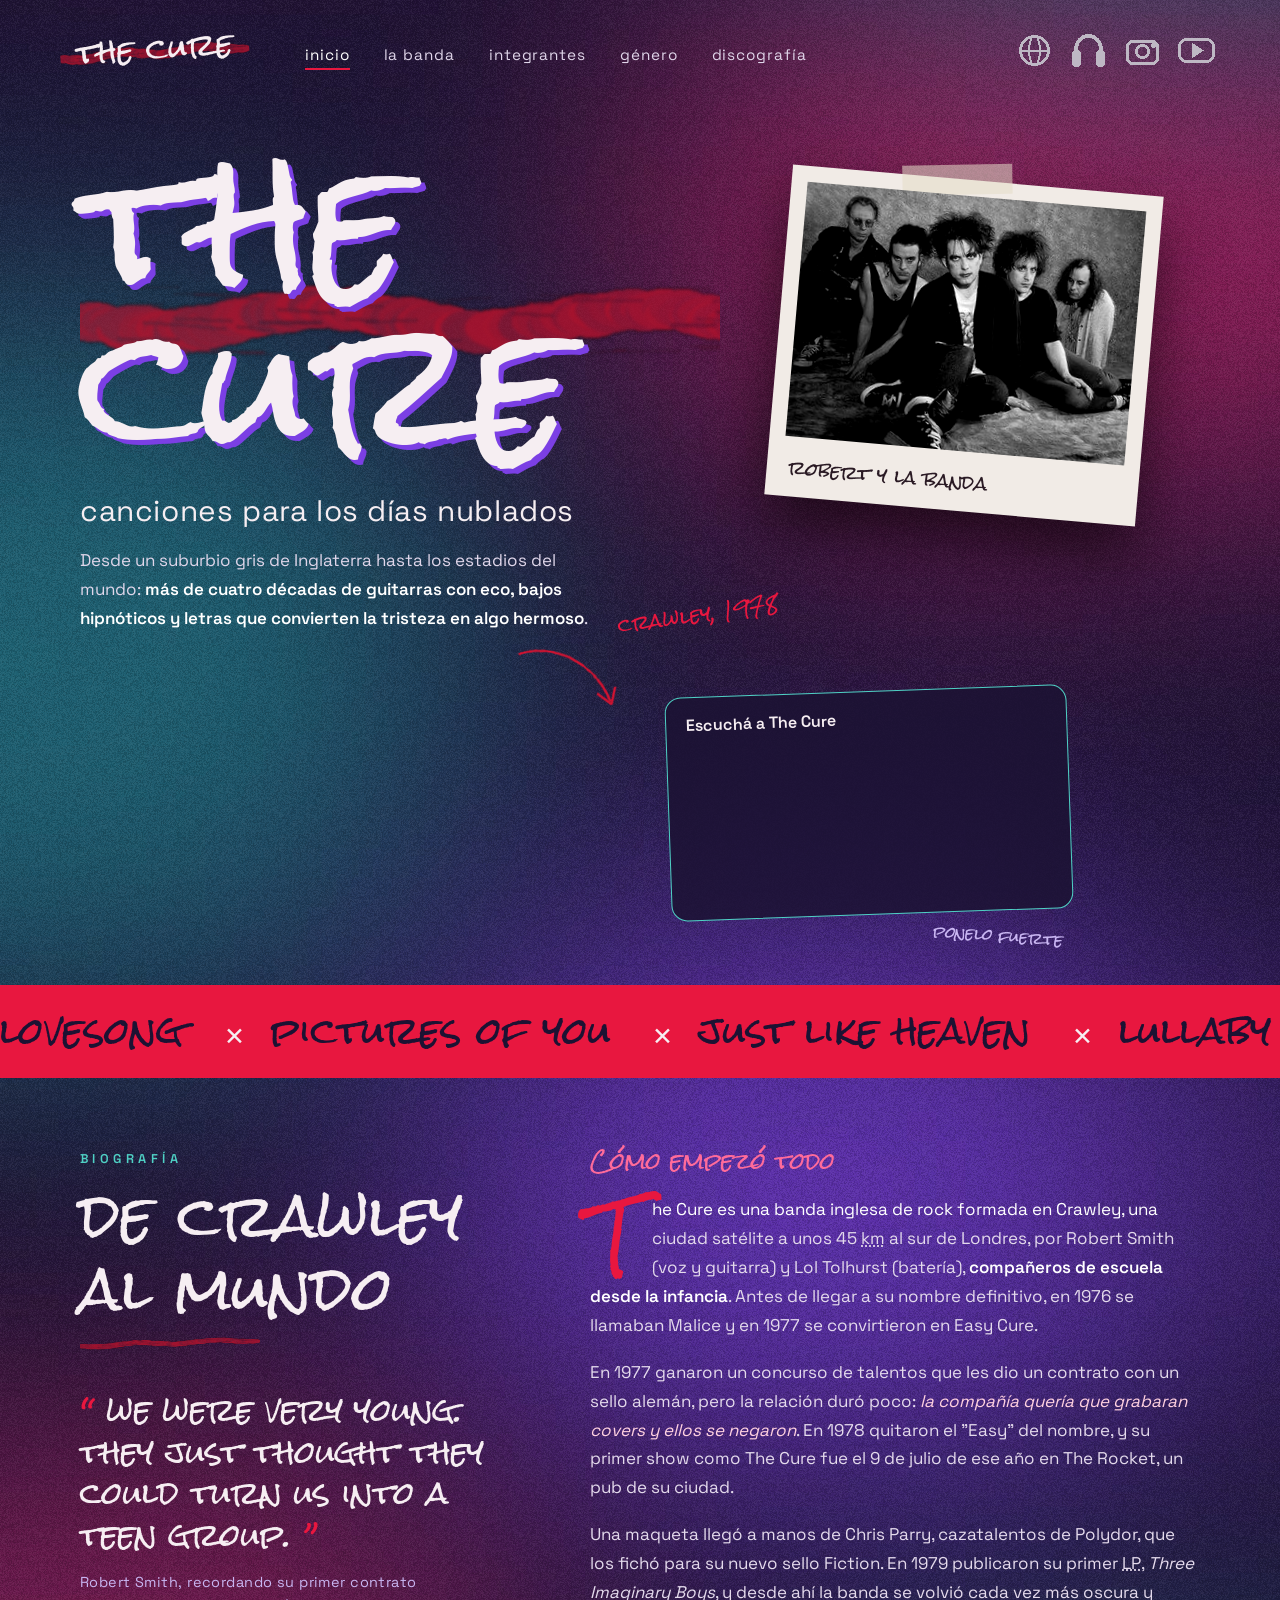
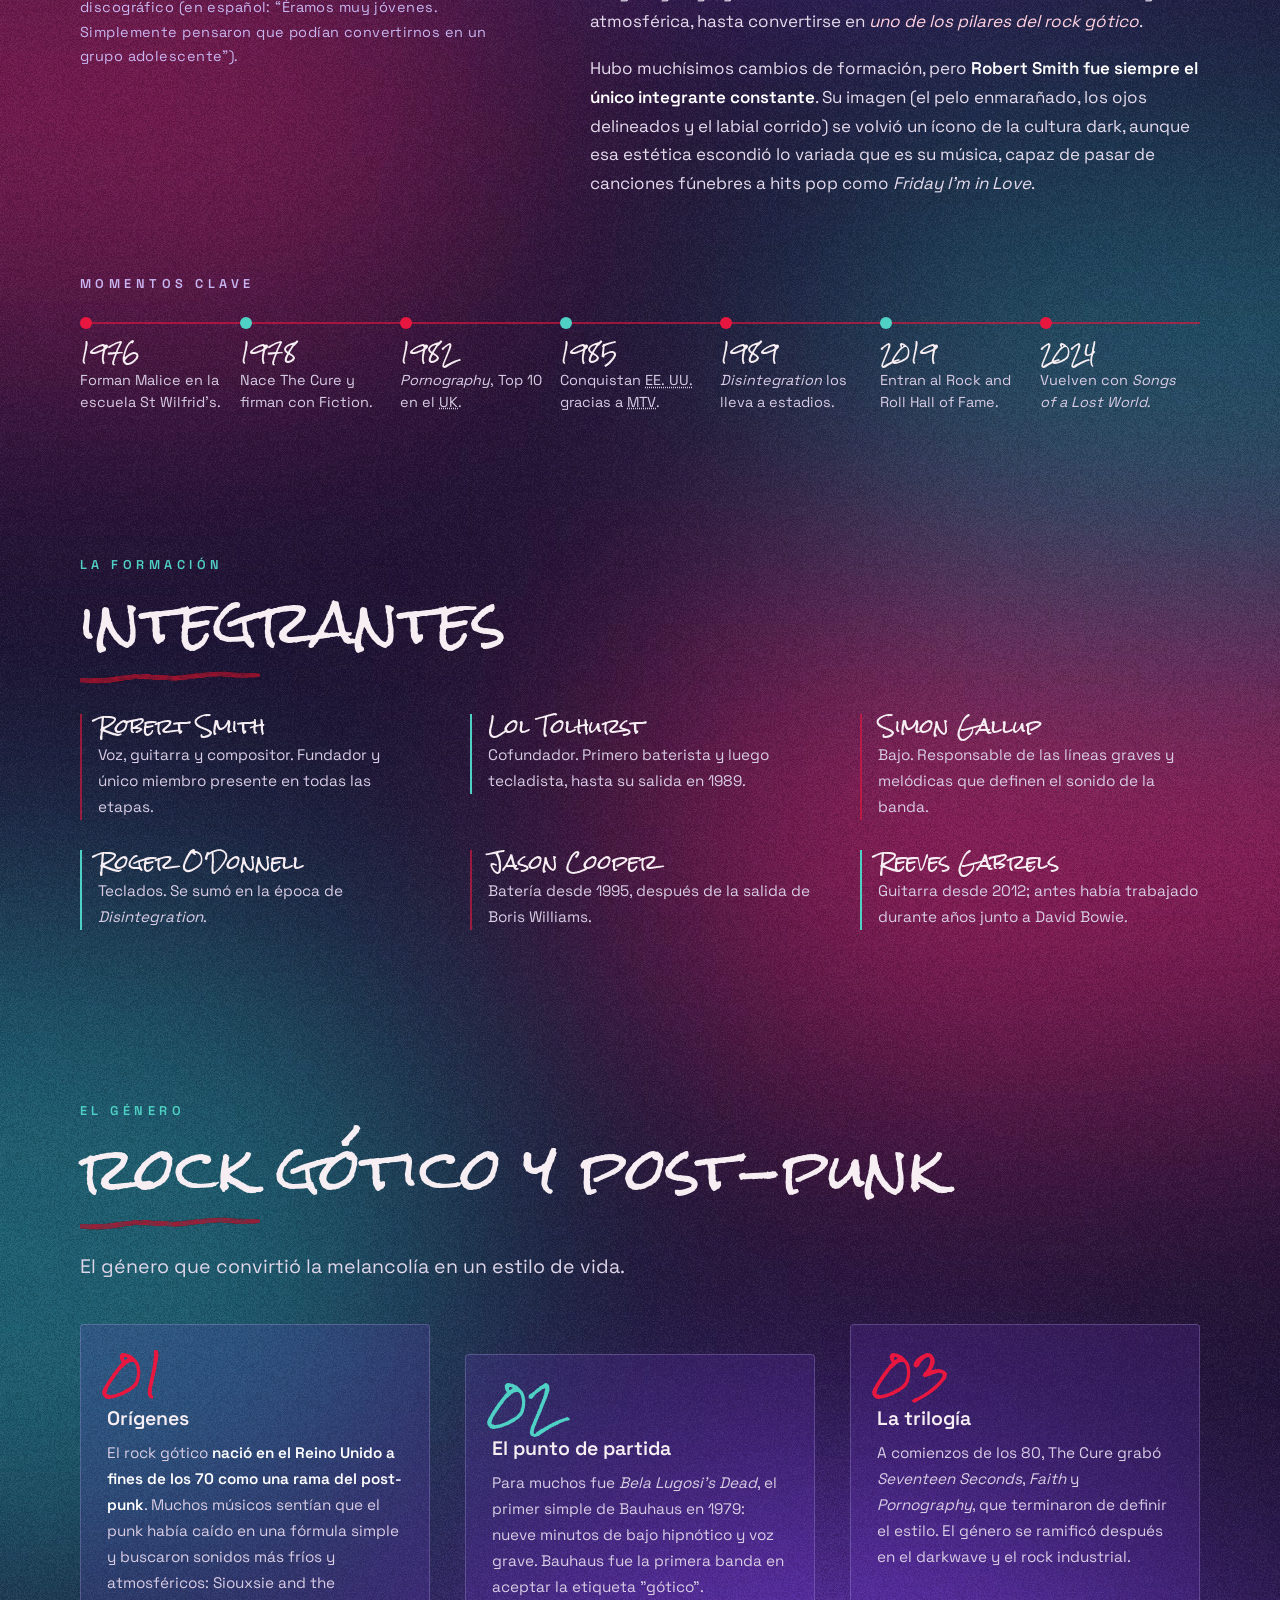
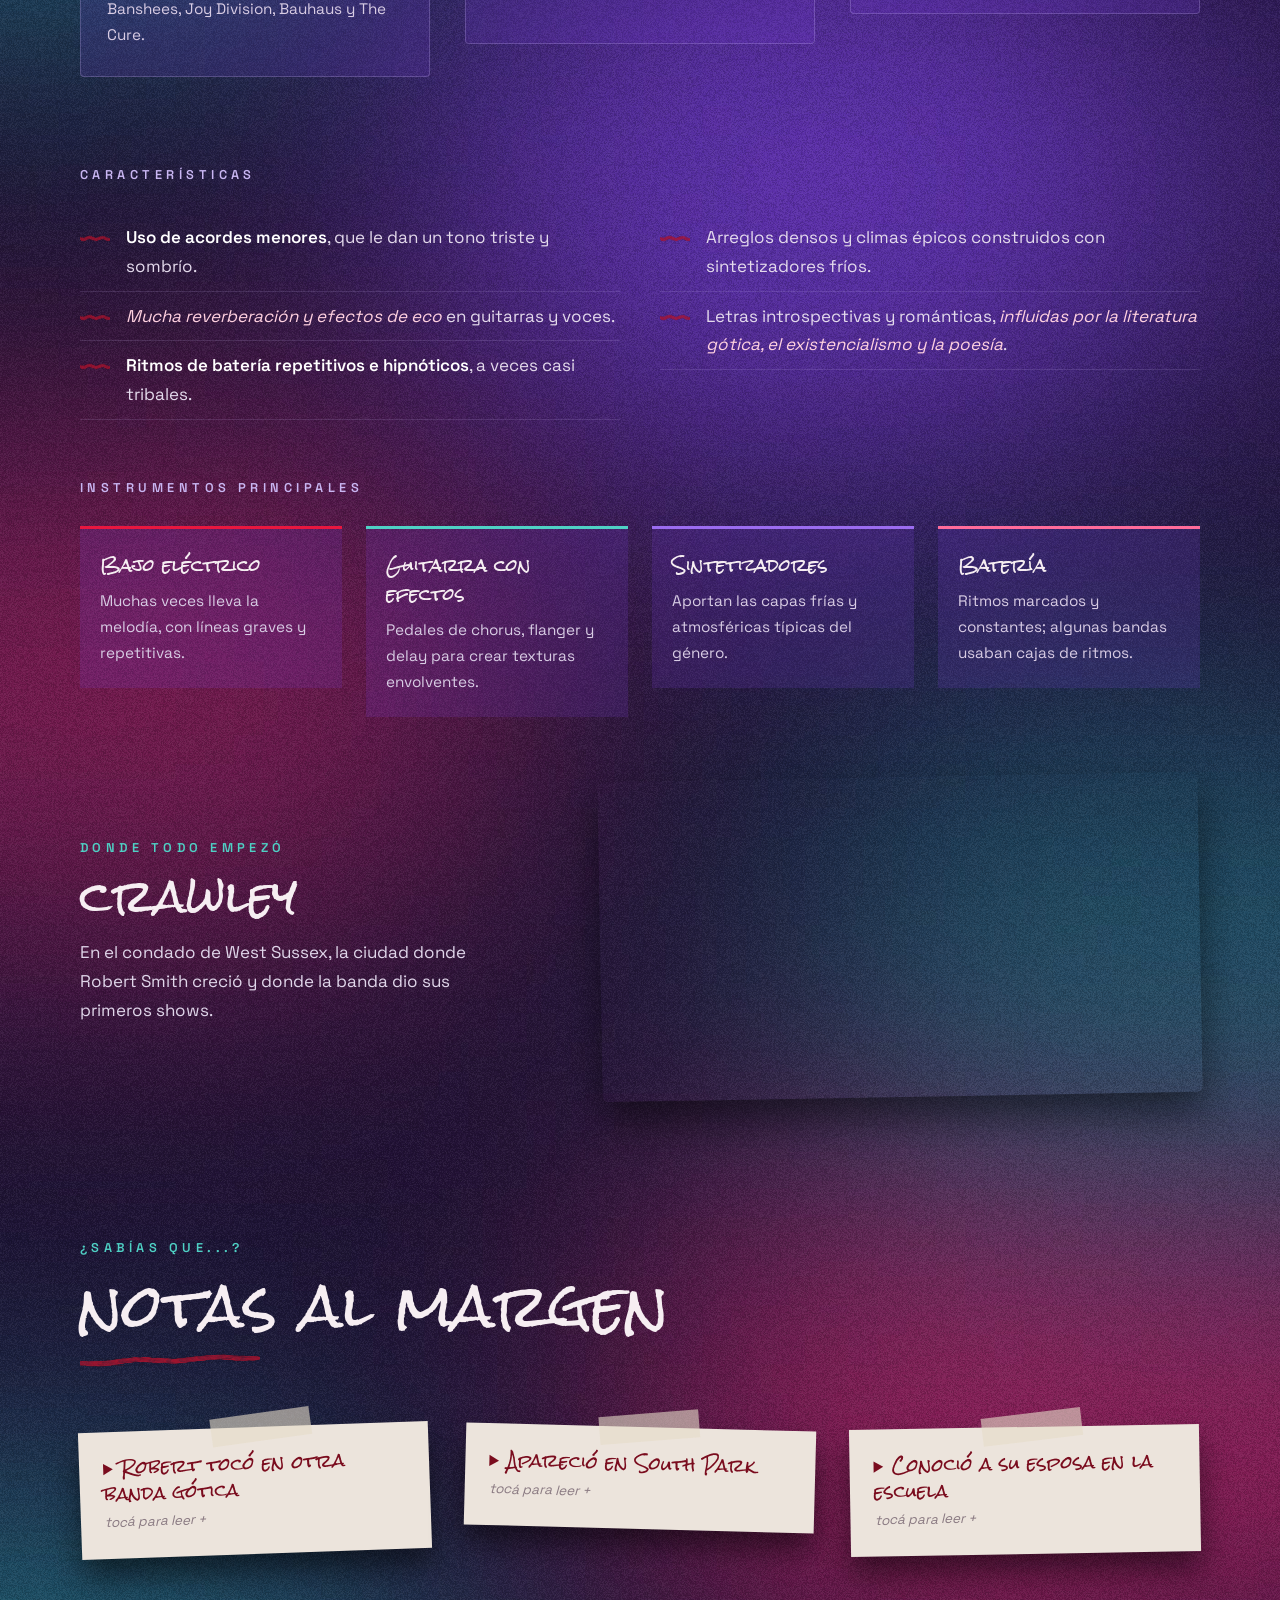
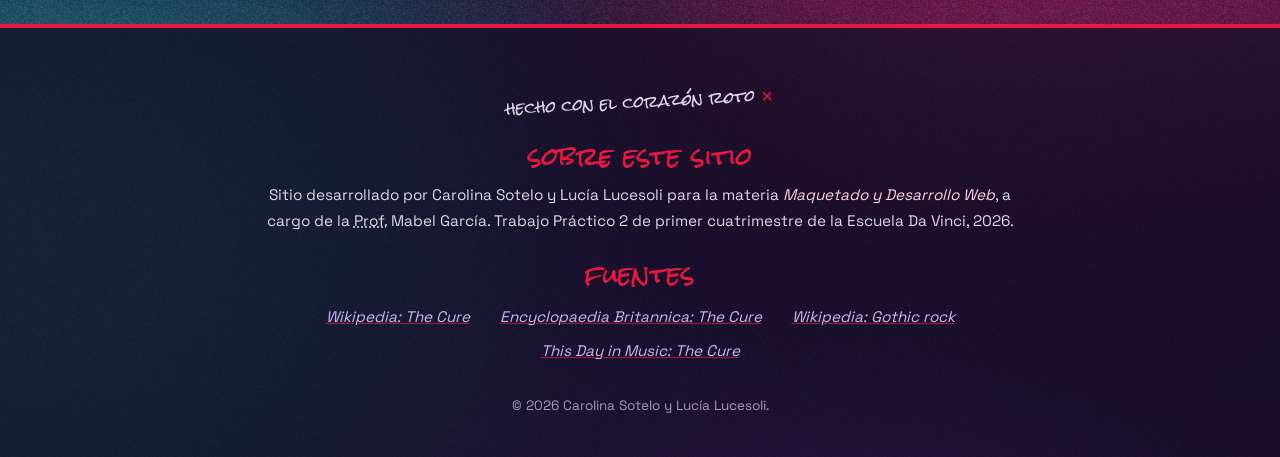
==== commit 9636d3ee: "Update index.html" ====
--- a/index.html
+++ b/index.html
@@ -1,11 +1,13 @@
 <!DOCTYPE html>
 <html lang="es">
+
 <head>
 	<meta charset="UTF-8">
 	<meta name="viewport" content="width=device-width, initial-scale=1.0">
 	<title>The Cure | Biografía y rock gótico</title>
 	<link rel="stylesheet" href="css/estilos.css">
 </head>
+
 <body>
 	<header id="encabezado">
 		<h1><a href="index.html" lang="en">The Cure</a></h1>
@@ -19,9 +21,12 @@
 			</ul>
 		</nav>
 		<ul class="redes">
-			<li><a href="https://www.thecure.com/" target="_blank" title="Sitio oficial de The Cure">Sitio oficial</a></li>
-			<li><a href="https://open.spotify.com/artist/7bu3H8JO7d0UbMoVzbo70s" target="_blank" title="The Cure en Spotify">Spotify</a></li>
-			<li><a href="https://www.instagram.com/thecure/" target="_blank" title="The Cure en Instagram">Instagram</a></li>
+			<li><a href="https://www.thecure.com/" target="_blank" title="Sitio oficial de The Cure">Sitio oficial</a>
+			</li>
+			<li><a href="https://open.spotify.com/artist/7bu3H8JO7d0UbMoVzbo70s" target="_blank"
+					title="The Cure en Spotify">Spotify</a></li>
+			<li><a href="https://www.instagram.com/thecure/" target="_blank" title="The Cure en Instagram">Instagram</a>
+			</li>
 			<li><a href="https://www.youtube.com/@thecure" target="_blank" title="The Cure en YouTube">YouTube</a></li>
 		</ul>
 	</header>
@@ -31,19 +36,26 @@
 			<div class="presentacion">
 				<p class="nombre" lang="en"><span>The</span> <span>Cure</span></p>
 				<h2>Canciones para los días nublados</h2>
-				<p>Desde un suburbio gris de Inglaterra hasta los estadios del mundo: <strong>más de cuatro décadas de guitarras con eco, bajos hipnóticos y letras que convierten la tristeza en algo hermoso</strong>.</p>
+				<p>Desde un suburbio gris de Inglaterra hasta los estadios del mundo: <strong>más de cuatro décadas de
+						guitarras con eco, bajos hipnóticos y letras que convierten la tristeza en algo
+						hermoso</strong>.</p>
 			</div>
 			<figure class="polaroid">
-				<img src="img/banda-the-cure.jpg" width="340" height="255" alt="Cinco integrantes de The Cure sentados sobre una tela, con Robert Smith al frente, el pelo enmarañado y los labios pintados de rojo">
+				<img src="img/banda-the-cure.jpg" width="340" height="255"
+					alt="Cinco integrantes de The Cure sentados sobre una tela, con Robert Smith al frente, el pelo enmarañado y los labios pintados de rojo">
 				<figcaption>Robert y la banda</figcaption>
 			</figure>
 			<aside class="escuchar">
 				<h3>Escuchá a <span lang="en">The Cure</span></h3>
-				<iframe src="https://open.spotify.com/embed/artist/7bu3H8JO7d0UbMoVzbo70s" width="360" height="152" title="Reproductor de Spotify con las canciones más escuchadas de The Cure" allow="autoplay; clipboard-write; encrypted-media; fullscreen; picture-in-picture"></iframe>
+				<iframe src="https://open.spotify.com/embed/artist/7bu3H8JO7d0UbMoVzbo70s" width="360" height="152"
+					title="Reproductor de Spotify con las canciones más escuchadas de The Cure"
+					allow="autoplay; clipboard-write; encrypted-media; fullscreen; picture-in-picture"></iframe>
 			</aside>
 		</section>
 
-		<p class="franja"><span lang="en">Lovesong</span> <span lang="en">Pictures of You</span> <span lang="en">Just Like Heaven</span> <span lang="en">Lullaby</span> <span lang="en">A Forest</span> <span lang="en">Boys Don't Cry</span> <span lang="en">Lovesong</span> <span lang="en">Pictures of You</span></p>
+		<p class="franja"><span lang="en">Lovesong</span> <span lang="en">Pictures of You</span> <span lang="en">Just
+				Like Heaven</span> <span lang="en">Lullaby</span> <span lang="en">A Forest</span> <span lang="en">Boys
+				Don't Cry</span> <span lang="en">Lovesong</span> <span lang="en">Pictures of You</span></p>
 
 		<section id="biografia">
 			<div class="intro">
@@ -52,23 +64,44 @@
 				<blockquote cite="https://en.wikipedia.org/wiki/The_Cure">
 					<p lang="en">We were very young. They just thought they could turn us into a teen group.</p>
 				</blockquote>
-				<p class="cita-fuente">Robert Smith, recordando su primer contrato discográfico (en español: <q>Éramos muy jóvenes. Simplemente pensaron que podían convertirnos en un grupo adolescente</q>).</p>
+				<p class="cita-fuente">Robert Smith, recordando su primer contrato discográfico (en español: <q>Éramos
+						muy jóvenes. Simplemente pensaron que podían convertirnos en un grupo adolescente</q>).</p>
 			</div>
 			<article>
 				<h3>Cómo empezó todo</h3>
-				<p><span lang="en">The Cure</span> es una banda inglesa de rock formada en Crawley, una ciudad satélite a unos 45 <abbr title="kilómetros">km</abbr> al sur de Londres, por Robert Smith (voz y guitarra) y Lol Tolhurst (batería), <strong>compañeros de escuela desde la infancia</strong>. Antes de llegar a su nombre definitivo, en 1976 se llamaban <span lang="en">Malice</span> y en 1977 se convirtieron en <span lang="en">Easy Cure</span>.</p>
-				<p>En 1977 ganaron un concurso de talentos que les dio un contrato con un sello alemán, pero la relación duró poco: <em>la compañía quería que grabaran <span lang="en">covers</span> y ellos se negaron</em>. En 1978 quitaron el "<span lang="en">Easy</span>" del nombre, y su primer show como <span lang="en">The Cure</span> fue el 9 de julio de ese año en <span lang="en">The Rocket</span>, un pub de su ciudad.</p>
-				<p>Una maqueta llegó a manos de Chris Parry, cazatalentos de Polydor, que los fichó para su nuevo sello <span lang="en">Fiction</span>. En 1979 publicaron su primer <abbr title="Long Play" lang="en">LP</abbr>, <cite lang="en">Three Imaginary Boys</cite>, y desde ahí la banda se volvió cada vez más oscura y atmosférica, hasta convertirse en <em>uno de los pilares del rock gótico</em>.</p>
-				<p>Hubo muchísimos cambios de formación, pero <strong>Robert Smith fue siempre el único integrante constante</strong>. Su imagen (el pelo enmarañado, los ojos delineados y el labial corrido) se volvió un ícono de la cultura <span lang="en">dark</span>, aunque esa estética escondió lo variada que es su música, capaz de pasar de canciones fúnebres a hits pop como <cite lang="en">Friday I'm in Love</cite>.</p>
+				<p><span lang="en">The Cure</span> es una banda inglesa de rock formada en Crawley, una ciudad satélite
+					a unos 45 <abbr title="kilómetros">km</abbr> al sur de Londres, por Robert Smith (voz y guitarra) y
+					Lol Tolhurst (batería), <strong>compañeros de escuela desde la infancia</strong>. Antes de llegar a
+					su nombre definitivo, en 1976 se llamaban <span lang="en">Malice</span> y en 1977 se convirtieron en
+					<span lang="en">Easy Cure</span>.</p>
+				<p>En 1977 ganaron un concurso de talentos que les dio un contrato con un sello alemán, pero la relación
+					duró poco: <em>la compañía quería que grabaran <span lang="en">covers</span> y ellos se
+						negaron</em>. En 1978 quitaron el "<span lang="en">Easy</span>" del nombre, y su primer show
+					como <span lang="en">The Cure</span> fue el 9 de julio de ese año en <span lang="en">The
+						Rocket</span>, un pub de su ciudad.</p>
+				<p>Una maqueta llegó a manos de Chris Parry, cazatalentos de Polydor, que los fichó para su nuevo sello
+					<span lang="en">Fiction</span>. En 1979 publicaron su primer <abbr title="Long Play"
+						lang="en">LP</abbr>, <cite lang="en">Three Imaginary Boys</cite>, y desde ahí la banda se volvió
+					cada vez más oscura y atmosférica, hasta convertirse en <em>uno de los pilares del rock gótico</em>.
+				</p>
+				<p>Hubo muchísimos cambios de formación, pero <strong>Robert Smith fue siempre el único integrante
+						constante</strong>. Su imagen (el pelo enmarañado, los ojos delineados y el labial corrido) se
+					volvió un ícono de la cultura <span lang="en">dark</span>, aunque esa estética escondió lo variada
+					que es su música, capaz de pasar de canciones fúnebres a hits pop como <cite lang="en">Friday I'm in
+						Love</cite>.</p>
 			</article>
 
 			<section class="hitos">
 				<h3>Momentos clave</h3>
 				<ol>
-					<li><span class="anio">1976</span> Forman <span lang="en">Malice</span> en la escuela St Wilfrid's.</li>
-					<li><span class="anio">1978</span> Nace <span lang="en">The Cure</span> y firman con <span lang="en">Fiction</span>.</li>
-					<li><span class="anio">1982</span> <cite lang="en">Pornography</cite>, Top 10 en el <abbr title="United Kingdom" lang="en">UK</abbr>.</li>
-					<li><span class="anio">1985</span> Conquistan <abbr title="Estados Unidos">EE. UU.</abbr> gracias a <abbr title="Music Television" lang="en">MTV</abbr>.</li>
+					<li><span class="anio">1976</span> Forman <span lang="en">Malice</span> en la escuela St Wilfrid's.
+					</li>
+					<li><span class="anio">1978</span> Nace <span lang="en">The Cure</span> y firman con <span
+							lang="en">Fiction</span>.</li>
+					<li><span class="anio">1982</span> <cite lang="en">Pornography</cite>, Top 10 en el <abbr
+							title="United Kingdom" lang="en">UK</abbr>.</li>
+					<li><span class="anio">1985</span> Conquistan <abbr title="Estados Unidos">EE. UU.</abbr> gracias a
+						<abbr title="Music Television" lang="en">MTV</abbr>.</li>
 					<li><span class="anio">1989</span> <cite lang="en">Disintegration</cite> los lleva a estadios.</li>
 					<li><span class="anio">2019</span> Entran al <span lang="en">Rock and Roll Hall of Fame</span>.</li>
 					<li><span class="anio">2024</span> Vuelven con <cite lang="en">Songs of a Lost World</cite>.</li>
@@ -115,15 +148,24 @@
 			<div class="tarjetas">
 				<article>
 					<h3>Orígenes</h3>
-					<p>El rock gótico <strong>nació en el Reino Unido a fines de los 70 como una rama del <span lang="en">post-punk</span></strong>. Muchos músicos sentían que el punk había caído en una fórmula simple y buscaron sonidos más fríos y atmosféricos: <span lang="en">Siouxsie and the Banshees</span>, <span lang="en">Joy Division</span>, <span lang="en">Bauhaus</span> y <span lang="en">The Cure</span>.</p>
+					<p>El rock gótico <strong>nació en el Reino Unido a fines de los 70 como una rama del <span
+								lang="en">post-punk</span></strong>. Muchos músicos sentían que el punk había caído en
+						una fórmula simple y buscaron sonidos más fríos y atmosféricos: <span lang="en">Siouxsie and the
+							Banshees</span>, <span lang="en">Joy Division</span>, <span lang="en">Bauhaus</span> y <span
+							lang="en">The Cure</span>.</p>
 				</article>
 				<article>
 					<h3>El punto de partida</h3>
-					<p>Para muchos fue <cite lang="en">Bela Lugosi's Dead</cite>, el primer simple de <span lang="en">Bauhaus</span> en 1979: nueve minutos de bajo hipnótico y voz grave. <span lang="en">Bauhaus</span> fue la primera banda en aceptar la etiqueta "gótico".</p>
+					<p>Para muchos fue <cite lang="en">Bela Lugosi's Dead</cite>, el primer simple de <span
+							lang="en">Bauhaus</span> en 1979: nueve minutos de bajo hipnótico y voz grave. <span
+							lang="en">Bauhaus</span> fue la primera banda en aceptar la etiqueta "gótico".</p>
 				</article>
 				<article>
 					<h3>La trilogía</h3>
-					<p>A comienzos de los 80, <span lang="en">The Cure</span> grabó <cite lang="en">Seventeen Seconds</cite>, <cite lang="en">Faith</cite> y <cite lang="en">Pornography</cite>, que terminaron de definir el estilo. El género se ramificó después en el <span lang="en">darkwave</span> y el rock industrial.</p>
+					<p>A comienzos de los 80, <span lang="en">The Cure</span> grabó <cite lang="en">Seventeen
+							Seconds</cite>, <cite lang="en">Faith</cite> y <cite lang="en">Pornography</cite>, que
+						terminaron de definir el estilo. El género se ramificó después en el <span
+							lang="en">darkwave</span> y el rock industrial.</p>
 				</article>
 			</div>
 
@@ -134,7 +176,8 @@
 					<li><em>Mucha reverberación y efectos de eco</em> en guitarras y voces.</li>
 					<li><strong>Ritmos de batería repetitivos e hipnóticos</strong>, a veces casi tribales.</li>
 					<li>Arreglos densos y climas épicos construidos con sintetizadores fríos.</li>
-					<li>Letras introspectivas y románticas, <em>influidas por la literatura gótica, el existencialismo y la poesía</em>.</li>
+					<li>Letras introspectivas y románticas, <em>influidas por la literatura gótica, el existencialismo y
+							la poesía</em>.</li>
 				</ul>
 			</section>
 
@@ -147,7 +190,8 @@
 					</li>
 					<li>
 						<h4>Guitarra con efectos</h4>
-						<p>Pedales de <span lang="en">chorus</span>, <span lang="en">flanger</span> y <span lang="en">delay</span> para crear texturas envolventes.</p>
+						<p>Pedales de <span lang="en">chorus</span>, <span lang="en">flanger</span> y <span
+								lang="en">delay</span> para crear texturas envolventes.</p>
 					</li>
 					<li>
 						<h4>Sintetizadores</h4>
@@ -164,9 +208,11 @@
 				<div>
 					<p class="antetitulo">Donde todo empezó</p>
 					<h3>Crawley</h3>
-					<p>En el condado de <span lang="en">West Sussex</span>, la ciudad donde Robert Smith creció y donde la banda dio sus primeros shows.</p>
+					<p>En el condado de <span lang="en">West Sussex</span>, la ciudad donde Robert Smith creció y donde
+						la banda dio sus primeros shows.</p>
 				</div>
-				<iframe src="https://www.google.com/maps?q=Crawley,+West+Sussex,+England&amp;z=12&amp;output=embed" width="600" height="320" title="Mapa de Crawley, West Sussex, Inglaterra"></iframe>
+				<iframe src="https://www.google.com/maps?q=Crawley,+West+Sussex,+England&amp;z=12&amp;output=embed"
+					width="600" height="320" title="Mapa de Crawley, West Sussex, Inglaterra"></iframe>
 			</section>
 		</section>
 
@@ -175,7 +221,8 @@
 			<h2>Notas al margen</h2>
 			<details>
 				<summary>Robert tocó en otra banda gótica</summary>
-				<p>A principios de los 80 fue guitarrista de <span lang="en">Siouxsie and the Banshees</span> y grabó con ellos el disco <cite lang="en">Hyæna</cite>.</p>
+				<p>A principios de los 80 fue guitarrista de <span lang="en">Siouxsie and the Banshees</span> y grabó
+					con ellos el disco <cite lang="en">Hyæna</cite>.</p>
 			</details>
 			<details>
 				<summary>Apareció en <span lang="en">South Park</span></summary>
@@ -183,7 +230,8 @@
 			</details>
 			<details>
 				<summary>Conoció a su esposa en la escuela</summary>
-				<p>Robert conoció a Mary Poole en una clase de teatro de la escuela St Wilfrid's cuando tenía 14 años.</p>
+				<p>Robert conoció a Mary Poole en una clase de teatro de la escuela St Wilfrid's cuando tenía 14 años.
+				</p>
 			</details>
 		</aside>
 	</main>
@@ -192,18 +240,25 @@
 		<p class="firma">hecho con el corazón roto</p>
 		<section class="creditos">
 			<h2>Sobre este sitio</h2>
-			<p>Sitio desarrollado por Carolina Sotelo y Lucía Lucesoli para la materia <em>Maquetado y Desarrollo Web</em>, a cargo de la <abbr title="profesora">Prof.</abbr> Mabel García. Trabajo Práctico 2 de primer cuatrimestre de la Escuela Da Vinci, 2026.</p>
+			<p>Sitio desarrollado por Carolina Sotelo y Lucía Lucesoli para la materia <em>Maquetado y Desarrollo
+					Web</em>, a cargo de la <abbr title="profesora">Prof.</abbr> Mabel García. Trabajo Práctico 2 de
+				primer cuatrimestre de la Escuela Da Vinci, 2026.</p>
 		</section>
 		<section class="fuentes">
 			<h2>Fuentes</h2>
 			<ul>
-				<li><a href="https://en.wikipedia.org/wiki/The_Cure" target="_blank"><cite>Wikipedia: The Cure</cite></a></li>
-				<li><a href="https://www.britannica.com/topic/the-Cure" target="_blank"><cite>Encyclopaedia Britannica: The Cure</cite></a></li>
-				<li><a href="https://en.wikipedia.org/wiki/Gothic_rock" target="_blank"><cite>Wikipedia: Gothic rock</cite></a></li>
-				<li><a href="https://www.thisdayinmusic.com/?p=7679" target="_blank"><cite>This Day in Music: The Cure</cite></a></li>
+				<li><a href="https://en.wikipedia.org/wiki/The_Cure" target="_blank"><cite>Wikipedia: The
+							Cure</cite></a></li>
+				<li><a href="https://www.britannica.com/topic/the-Cure" target="_blank"><cite>Encyclopaedia Britannica:
+							The Cure</cite></a></li>
+				<li><a href="https://en.wikipedia.org/wiki/Gothic_rock" target="_blank"><cite>Wikipedia: Gothic
+							rock</cite></a></li>
+				<li><a href="https://www.thisdayinmusic.com/?p=7679" target="_blank"><cite>This Day in Music: The
+							Cure</cite></a></li>
 			</ul>
 		</section>
-		<p class="copy">&copy; 2026 Carolina Sotelo y Lucía Lucesoli. Sitio con fines educativos; las imágenes y la música pertenecen a sus autores.</p>
+		<p class="copy">&copy; 2026 Carolina Sotelo y Lucía Lucesoli.</p>
 	</footer>
 </body>
+
 </html>
